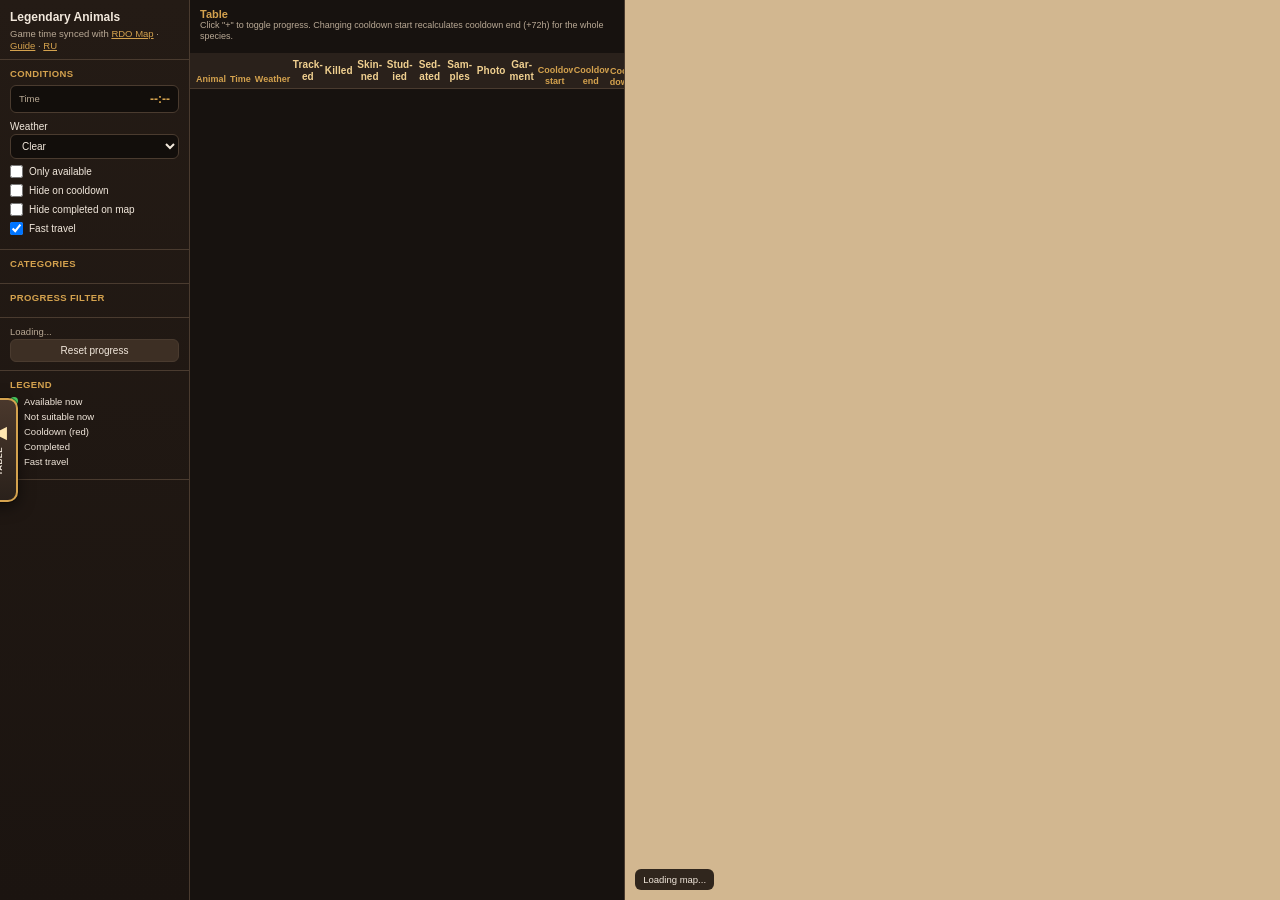
==== index.html @ 6f54cf36 "Add files via upload" ====
﻿<!DOCTYPE html>
<html lang="en">
<head>
  <meta charset="UTF-8">
  <meta name="viewport" content="width=device-width, initial-scale=1.0">
  <meta http-equiv="Cache-Control" content="no-cache, no-store, must-revalidate">
  <title>Legendary Animals Map</title>
  <link rel="stylesheet" href="https://unpkg.com/leaflet@1.9.4/dist/leaflet.css">
  <link rel="stylesheet" href="styles.css?v=36">
  <script src="site-config.js?v=1"></script>
  <script src="metrika.js?v=1"></script>
</head>
<body>
  <aside class="sidebar">
    <header class="sidebar-header">
      <h1>Legendary Animals</h1>
      <p class="subtitle">Game time synced with <a href="https://jeanropke.github.io/RDOMap/" target="_blank" rel="noopener">RDO Map</a> · <a href="guide.html">Guide</a> · <a href="index-ru.html">RU</a></p>
    </header>

    <section class="panel">
      <h2>Conditions</h2>
      <div class="clock-box">
        <span class="clock-label">Time</span>
        <strong id="game-clock">--:--</strong>
      </div>
      <label>
        Weather
        <select id="game-weather">
          <option value="clear">Clear</option>
          <option value="foggy">Foggy</option>
          <option value="storm">Storm</option>
          <option value="rain">Rain</option>
        </select>
      </label>
      <label class="checkbox">
        <input id="only-available" type="checkbox">
        Only available
      </label>
      <label class="checkbox">
        <input id="hide-cooldown" type="checkbox">
        Hide on cooldown
      </label>
      <label class="checkbox">
        <input id="hide-completed" type="checkbox">
        Hide completed on map
      </label>
      <label class="checkbox">
        <input id="show-fast-travel" type="checkbox" checked>
        Fast travel
      </label>
    </section>

    <section class="panel">
      <h2>Categories</h2>
      <div id="category-filters" class="checkbox-grid"></div>
    </section>

    <section class="panel">
      <h2>Progress filter</h2>
      <div id="progress-filters" class="checkbox-grid"></div>
    </section>

    <section class="panel stats">
      <div id="stats-text">Loading...</div>
      <button id="reset-progress" type="button">Reset progress</button>
    </section>

    <section class="panel legend">
      <h2>Legend</h2>
      <div class="legend-item"><span class="dot available"></span> Available now</div>
      <div class="legend-item"><span class="dot waiting"></span> Not suitable now</div>
      <div class="legend-item"><span class="dot cooldown"></span> Cooldown (red)</div>
      <div class="legend-item"><span class="dot done"></span> Completed</div>
      <div class="legend-item">
        <span class="legend-icon-slot">
          <img
            class="legend-fast-travel-icon"
            src="https://jeanropke.github.io/RDOMap/assets/images/icons/fasttravel.png"
            alt=""
            width="16"
            height="16"
          >
        </span>
        Fast travel
      </div>
    </section>
  </aside>

  <aside class="table-panel" id="table-panel">
    <div class="table-panel-header">
      <h2>Table</h2>
      <p class="sync-hint">Click "+" to toggle progress. Changing cooldown start recalculates cooldown end (+72h) for the whole species.</p>
    </div>
    <div class="table-scroll">
      <table id="animals-table" class="animals-table">
        <thead>
          <tr>
            <th>Animal</th>
            <th><span class="th-multiline">Time</span></th>
            <th><span class="th-multiline">Weather</span></th>
            <th class="col-progress"><span class="th-multiline th-progress">Track-<br>ed</span></th>
            <th class="col-progress"><span class="th-multiline th-progress">Killed</span></th>
            <th class="col-progress"><span class="th-multiline th-progress">Skin-<br>ned</span></th>
            <th class="col-progress"><span class="th-multiline th-progress">Stud-<br>ied</span></th>
            <th class="col-progress"><span class="th-multiline th-progress">Sed-<br>ated</span></th>
            <th class="col-progress"><span class="th-multiline th-progress">Sam-<br>ples</span></th>
            <th class="col-progress"><span class="th-multiline th-progress">Photo</span></th>
            <th class="col-progress"><span class="th-multiline th-progress">Gar-<br>ment</span></th>
            <th class="col-cooldown"><span class="th-multiline">Cooldown<br>start</span></th>
            <th class="col-cooldown"><span class="th-multiline">Cooldown<br>end</span></th>
            <th class="col-cooldown-actions"><span class="th-multiline">Cool-<br>down</span></th>
          </tr>
        </thead>
        <tbody id="animals-table-body"></tbody>
      </table>
    </div>
  </aside>

  <main class="map-wrap">
    <div id="map"></div>
    <div id="status" class="status-bar">Loading map...</div>
  </main>

  <button
    type="button"
    id="toggle-table-panel"
    class="table-panel-toggle"
    aria-expanded="true"
    aria-controls="table-panel"
    title="Hide table (full-screen map)"
  >
    <span class="toggle-icon" aria-hidden="true">◀</span>
    <span class="toggle-label">Table</span>
  </button>

  <script src="https://unpkg.com/leaflet@1.9.4/dist/leaflet.js"></script>
  <script>window.APP_LANG = "en";</script>
  <script src="bundled-data.js?v=1"></script>
  <script src="app.js?v=35"></script>
</body>
</html>
---- styles.css ----
:root {
  --bg: #1b1410;
  --panel: #2a211b;
  --panel-border: #4a3b2f;
  --text: #f2e8dc;
  --muted: #b9a995;
  --accent: #d4a24e;
  --available: #4cd964;
  --waiting: #ffb84d;
  --cooldown: #e74c3c;
  --done: #6fa8dc;
  --sidebar-width: 190px;
  --table-width: minmax(360px, 34vw);
}

* {
  box-sizing: border-box;
}

html, body {
  margin: 0;
  height: 100%;
  overflow: hidden;
  font-family: "Segoe UI", Tahoma, sans-serif;
  font-size: 11px;
  background: var(--bg);
  color: var(--text);
}

body {
  display: grid;
  grid-template-columns: var(--sidebar-width) var(--table-width) 1fr;
  height: 100vh;
  max-height: 100vh;
  overflow: hidden;
  transition: grid-template-columns 0.2s ease;
}

body.table-collapsed {
  grid-template-columns: var(--sidebar-width) 0 minmax(0, 1fr);
}

.sidebar {
  min-height: 0;
  height: 100%;
  overflow-y: auto;
  overscroll-behavior: contain;
  border-right: 1px solid var(--panel-border);
  background: linear-gradient(180deg, #241b15 0%, #1b1410 100%);
  font-size: 10.5px;
}

.sidebar-header {
  padding: 10px 10px 6px;
  border-bottom: 1px solid var(--panel-border);
}

.sidebar-header h1 {
  margin: 0;
  font-size: 12px;
}

.subtitle {
  margin: 4px 0 0;
  color: var(--muted);
  font-size: 9.5px;
  line-height: 1.3;
}

.panel {
  padding: 8px 10px;
  border-bottom: 1px solid var(--panel-border);
}

.panel h2 {
  margin: 0 0 6px;
  font-size: 9.5px;
  color: var(--accent);
  text-transform: uppercase;
  letter-spacing: 0.04em;
}

.sync-hint {
  margin: 0 0 6px;
  color: var(--muted);
  font-size: 9px;
  line-height: 1.25;
}

.clock-box {
  display: flex;
  align-items: center;
  justify-content: space-between;
  gap: 8px;
  margin-bottom: 8px;
  padding: 6px 8px;
  border: 1px solid var(--panel-border);
  border-radius: 6px;
  background: #120e0b;
}

.clock-label {
  color: var(--muted);
  font-size: 9.5px;
}

#game-clock {
  font-size: 12px;
  color: var(--accent);
}

.sidebar-header a {
  color: var(--accent);
}

label {
  display: block;
  margin-bottom: 6px;
  font-size: 10px;
}

select,
button {
  width: 100%;
  margin-top: 2px;
  padding: 5px 7px;
  border: 1px solid var(--panel-border);
  border-radius: 6px;
  background: #120e0b;
  color: var(--text);
  font-size: 10px;
}

button {
  cursor: pointer;
  background: #3d2f24;
}

button:hover {
  background: #4d3b2d;
}

.checkbox,
.checkbox-grid label {
  display: flex;
  align-items: center;
  gap: 6px;
  font-size: 10px;
}

.checkbox input,
.checkbox-grid input {
  width: auto;
  margin: 0;
}

.checkbox-grid {
  display: grid;
  gap: 4px;
}

.stats {
  font-size: 9.5px;
  color: var(--muted);
}

.legend-item {
  display: flex;
  align-items: center;
  gap: 6px;
  margin-bottom: 4px;
  font-size: 9.5px;
}

.dot {
  width: 8px;
  height: 8px;
  border-radius: 50%;
  flex-shrink: 0;
}

.dot.available { background: var(--available); }
.dot.waiting { background: var(--waiting); }
.dot.cooldown { background: var(--cooldown); }
.dot.done { background: var(--done); }

.legend-icon-slot {
  width: 8px;
  height: 8px;
  flex-shrink: 0;
  position: relative;
  overflow: visible;
}

.legend-fast-travel-icon {
  position: absolute;
  left: -5px;
  top: 50%;
  width: 16px;
  height: 16px;
  transform: translateY(-50%);
  display: block;
  object-fit: contain;
  object-position: left center;
  filter: drop-shadow(0 1px 2px rgba(0, 0, 0, 0.85));
}

.fast-travel-marker {
  background: transparent;
  border: 0;
}

.fast-travel-marker img {
  display: block;
  filter: drop-shadow(0 1px 2px rgba(0, 0, 0, 0.85));
}

.fast-travel-popup strong {
  display: block;
  margin-bottom: 4px;
  font-size: 12px;
}

.fast-travel-popup .meta {
  margin: 0;
  color: #555;
  font-size: 11px;
}

.table-panel {
  position: relative;
  display: flex;
  flex-direction: column;
  min-width: 0;
  min-height: 0;
  height: 100%;
  overflow: hidden;
  border-right: 1px solid var(--panel-border);
  background: #17120f;
}

body.table-collapsed .table-panel {
  border-right: none;
  pointer-events: none;
}

body.table-collapsed .table-panel-header,
body.table-collapsed .table-scroll {
  visibility: hidden;
}

.table-panel-toggle {
  position: fixed;
  top: 50%;
  z-index: 3000;
  display: flex;
  flex-direction: column;
  align-items: center;
  justify-content: center;
  gap: 6px;
  width: 36px;
  height: 104px;
  margin: 0;
  padding: 6px 4px;
  transform: translate(-50%, -50%);
  border: 2px solid var(--accent);
  border-radius: 10px;
  background: linear-gradient(180deg, #4a382c 0%, #2a211b 100%);
  color: #ffe6b0;
  box-shadow: 0 0 0 1px rgba(0, 0, 0, 0.35), 0 4px 16px rgba(0, 0, 0, 0.55);
  cursor: pointer;
  pointer-events: auto;
}

body.table-collapsed .table-panel-toggle {
  background: linear-gradient(180deg, #5c452f 0%, #3a2d24 100%);
  box-shadow: 0 0 0 2px rgba(212, 162, 78, 0.35), 0 4px 18px rgba(0, 0, 0, 0.6);
}

.table-panel-toggle:hover {
  background: linear-gradient(180deg, #5a4535 0%, #3d2f24 100%);
  color: #fff3d6;
  border-color: #f0d090;
}

.table-panel-toggle:focus-visible {
  outline: 2px solid #fff3d6;
  outline-offset: 2px;
}

.table-panel-toggle .toggle-icon {
  font-size: 16px;
  line-height: 1;
  font-weight: 700;
}

.table-panel-toggle .toggle-label {
  font-size: 8px;
  line-height: 1.15;
  letter-spacing: 0.06em;
  text-transform: uppercase;
  color: #f2e8dc;
  writing-mode: vertical-rl;
  transform: rotate(180deg);
  font-weight: 600;
}

.table-panel-header {
  padding: 8px 10px 4px;
  flex: 0 0 auto;
}

.table-panel-header h2 {
  margin: 0;
  font-size: 11px;
  color: var(--accent);
}

.table-scroll {
  overflow: auto;
  overscroll-behavior: contain;
  flex: 1 1 auto;
  min-height: 0;
}

.animals-table {
  width: 100%;
  border-collapse: collapse;
  font-size: 9px;
}

.animals-table thead th {
  position: sticky;
  top: 0;
  z-index: 2;
  background: #2a211b;
  color: var(--accent);
  border-bottom: 1px solid var(--panel-border);
  padding: 4px 2px;
  text-align: center;
  white-space: normal;
  font-weight: 600;
  font-size: 9px;
  line-height: 1.15;
  vertical-align: bottom;
}

.th-multiline {
  display: inline-block;
  max-width: 34px;
}

.th-progress {
  max-width: 46px;
  font-size: 10px;
  font-weight: 700;
  line-height: 1.22;
  letter-spacing: 0.01em;
  color: #f0d090;
}

.animals-table th.col-progress,
.animals-table td.col-progress {
  width: 30px;
  min-width: 30px;
  max-width: 32px;
  padding: 2px 1px;
}

.animals-table th.col-progress {
  padding: 6px 2px 5px;
  vertical-align: middle;
}

.animals-table th.col-cooldown,
.animals-table td.cell-cooldown {
  padding: 2px 1px;
}

.animals-table th.col-cooldown-actions,
.animals-table td.cell-cooldown-actions {
  width: 52px;
  max-width: 56px;
  padding: 1px;
}

.animals-table th:first-child,
.animals-table td:first-child {
  text-align: left;
  padding-left: 6px;
}

.animals-table td {
  border-bottom: 1px solid #342820;
  padding: 2px 1px;
  text-align: center;
  vertical-align: middle;
  line-height: 1.2;
}

.animals-table tr.category-row td {
  background: #241b15;
  color: var(--accent);
  font-weight: 700;
  text-align: left;
  padding: 4px 6px;
  font-size: 9.5px;
}

.animals-table tr.animal-row:hover {
  background: rgba(212, 162, 78, 0.08);
}

.animals-table tr.status-available {
  box-shadow: inset 2px 0 0 var(--available);
}

.animals-table tr.status-available:not(.table-only) td {
  background: rgba(76, 217, 100, 0.14);
}

.animals-table tr.status-available:not(.table-only):hover td {
  background: rgba(76, 217, 100, 0.22);
}

.animals-table tr.status-waiting {
  box-shadow: inset 2px 0 0 var(--waiting);
}

.animals-table tr.status-cooldown {
  box-shadow: inset 2px 0 0 var(--cooldown);
}

.animals-table tr.status-done {
  box-shadow: inset 2px 0 0 var(--done);
}

.animals-table tr.table-only {
  opacity: 0.92;
}

.animals-table tr.table-only .animal-name-btn:not(.completed) {
  color: #d8cdbf;
}

.animals-table tr.table-only .animal-name-btn.completed {
  color: #5cb85c;
  font-weight: 700;
}

.animals-table tr.table-only .animal-name-btn.completed:hover {
  color: #7fd67f;
}

.animal-name-btn {
  width: auto;
  margin: 0;
  padding: 0;
  border: 0;
  background: transparent;
  color: var(--text);
  text-align: left;
  font: inherit;
  font-size: 9px;
  line-height: 1.2;
}

.animal-name-btn:hover {
  color: var(--accent);
  background: transparent;
}

.animal-name-btn.completed {
  color: #5cb85c;
  font-weight: 700;
}

.animal-name-btn.completed:hover {
  color: #7fd67f;
}

.cell-progress {
  width: 22px;
  min-width: 22px;
  height: 16px;
  margin: 0 auto;
  padding: 0;
  border: 1px solid #4a3b2f;
  border-radius: 3px;
  background: #120e0b;
  color: var(--muted);
  cursor: pointer;
  font-size: 9px;
  line-height: 1;
}

.cell-progress.done {
  background: rgba(92, 184, 92, 0.22);
  border-color: #5cb85c;
  color: #9be59b;
  font-weight: 700;
}

.cell-cooldown {
  font-size: 9.5px;
  white-space: nowrap;
  padding: 2px 1px;
}

.cell-cooldown-end {
  font-size: 10px;
  font-weight: 600;
}

.cooldown-start-input {
  width: 100%;
  min-width: 112px;
  max-width: 124px;
  margin: 0;
  padding: 2px 3px;
  border: 1px solid var(--panel-border);
  border-radius: 3px;
  background: #120e0b;
  color: var(--text);
  font-size: 9px;
  font-family: inherit;
  cursor: pointer;
}

.cooldown-start-input::-webkit-calendar-picker-indicator {
  filter: invert(0.85);
  cursor: pointer;
}

.cooldown-actions {
  display: flex;
  gap: 1px;
  justify-content: center;
}

.cooldown-btn {
  width: auto;
  margin: 0;
  padding: 2px 3px;
  font-size: 8px;
  min-width: 22px;
}

.map-wrap {
  position: relative;
  min-width: 0;
  min-height: 0;
  height: 100%;
  overflow: hidden;
}

.animal-zone-popup .leaflet-popup-content {
  margin: 10px 12px;
  color: #1f1712;
  max-height: min(62vh, 520px);
  overflow-y: auto;
}

.animal-zone-popup .animal-popup h3 {
  margin: 0 0 8px;
  padding-right: 4px;
  color: #0d0805;
  font-size: 15px;
  font-weight: 700;
  line-height: 1.25;
}

.animal-zone-popup .animal-popup .meta {
  color: #3d322a;
}

.animal-zone-popup .animal-popup .progress-summary {
  color: #4a3d34;
}

#map {
  width: 100%;
  height: 100%;
  background: #d2b790;
}

.status-bar {
  position: absolute;
  left: 10px;
  bottom: 10px;
  z-index: 500;
  padding: 5px 8px;
  border-radius: 6px;
  background: rgba(20, 14, 10, 0.85);
  color: var(--text);
  font-size: 9.5px;
}

.animal-popup h3 {
  margin: 0 0 6px;
  font-size: 13px;
}

.leaflet-container .animal-zone {
  cursor: pointer;
}

.animals-table tr.cooldown-active-row td {
  background: rgba(192, 57, 43, 0.3);
}

.animals-table tr.cooldown-active-row:hover td {
  background: rgba(192, 57, 43, 0.38);
}

.animals-table tr.cooldown-active-row {
  box-shadow: inset 3px 0 0 #ff2d2d;
}

.animals-table tr.map-selected td {
  background: rgba(212, 162, 78, 0.28);
}

.animals-table tr.map-selected:hover td,
.animals-table tr.map-selected.status-available:not(.table-only):hover td {
  background: rgba(212, 162, 78, 0.36);
}

.animals-table tr.map-selected.status-available:not(.table-only) td {
  background: rgba(212, 162, 78, 0.28);
}

.animals-table tr.map-selected {
  box-shadow: inset 3px 0 0 var(--accent);
}

.animal-center-overlay {
  pointer-events: none;
  mix-blend-mode: multiply;
  filter: contrast(1.15) brightness(0.88);
}

.animal-center-overlay.dimmed {
  filter: contrast(1.05) brightness(0.95);
}

.animal-spawn-marker {
  background: transparent;
  border: 0;
}

.spawn-pin {
  position: relative;
  display: block;
}

.spawn-pin.dimmed {
  opacity: 0.55;
}

.spawn-pin-ring {
  position: absolute;
  inset: 0;
  border-radius: 50%;
  background: #ff2d2d;
  border: 1.5px solid #2b0000;
  box-shadow: 0 0 2px rgba(0, 0, 0, 0.85);
}

.spawn-pin img {
  position: absolute;
  left: 50%;
  top: 50%;
  z-index: 1;
  width: 88%;
  height: 88%;
  transform: translate(-50%, -50%);
  object-fit: contain;
  pointer-events: none;
  mix-blend-mode: multiply;
  filter: drop-shadow(0 0 1px rgba(0, 0, 0, 0.85));
}

.animal-popup .meta {
  margin: 0 0 3px;
  color: #555;
  font-size: 11px;
}

.animal-popup .progress-summary {
  margin-top: 6px;
  font-size: 11px;
}

.progress-tags {
  display: flex;
  flex-wrap: wrap;
  gap: 5px;
  margin-top: 8px;
}

.progress-tag {
  border: 1px solid #bbb;
  border-radius: 999px;
  padding: 3px 8px;
  background: #f3f3f3;
  color: #444;
  font-size: 10px;
  cursor: pointer;
}

.progress-tag.done {
  background: #d4edda;
  border-color: #5cb85c;
  color: #155724;
}

.progress-tag.todo {
  background: #f8f9fa;
  color: #666;
}

.popup-actions {
  display: flex;
  flex-wrap: wrap;
  gap: 6px;
  margin-top: 10px;
}

.popup-cooldown {
  flex-direction: column;
  align-items: stretch;
}

.popup-cooldown-label {
  display: block;
  width: 100%;
  font-size: 10px;
  color: #555;
}

.popup-cooldown-start {
  display: block;
  width: 100%;
  margin-top: 4px;
  padding: 4px 6px;
  border: 1px solid #bbb;
  border-radius: 4px;
  font-size: 10px;
}

.popup-btn {
  width: auto;
  padding: 5px 8px;
  font-size: 10px;
}

.popup-btn.secondary {
  background: #555;
}

@media (max-width: 1100px) {
  body {
    grid-template-columns: 170px 1fr;
    grid-template-rows: 42vh 1fr;
    grid-template-areas:
      "filters map"
      "table table";
  }

  .sidebar { grid-area: filters; }
  .table-panel { grid-area: table; }
  .map-wrap { grid-area: map; min-height: 42vh; }
  #map { height: 42vh; }
}
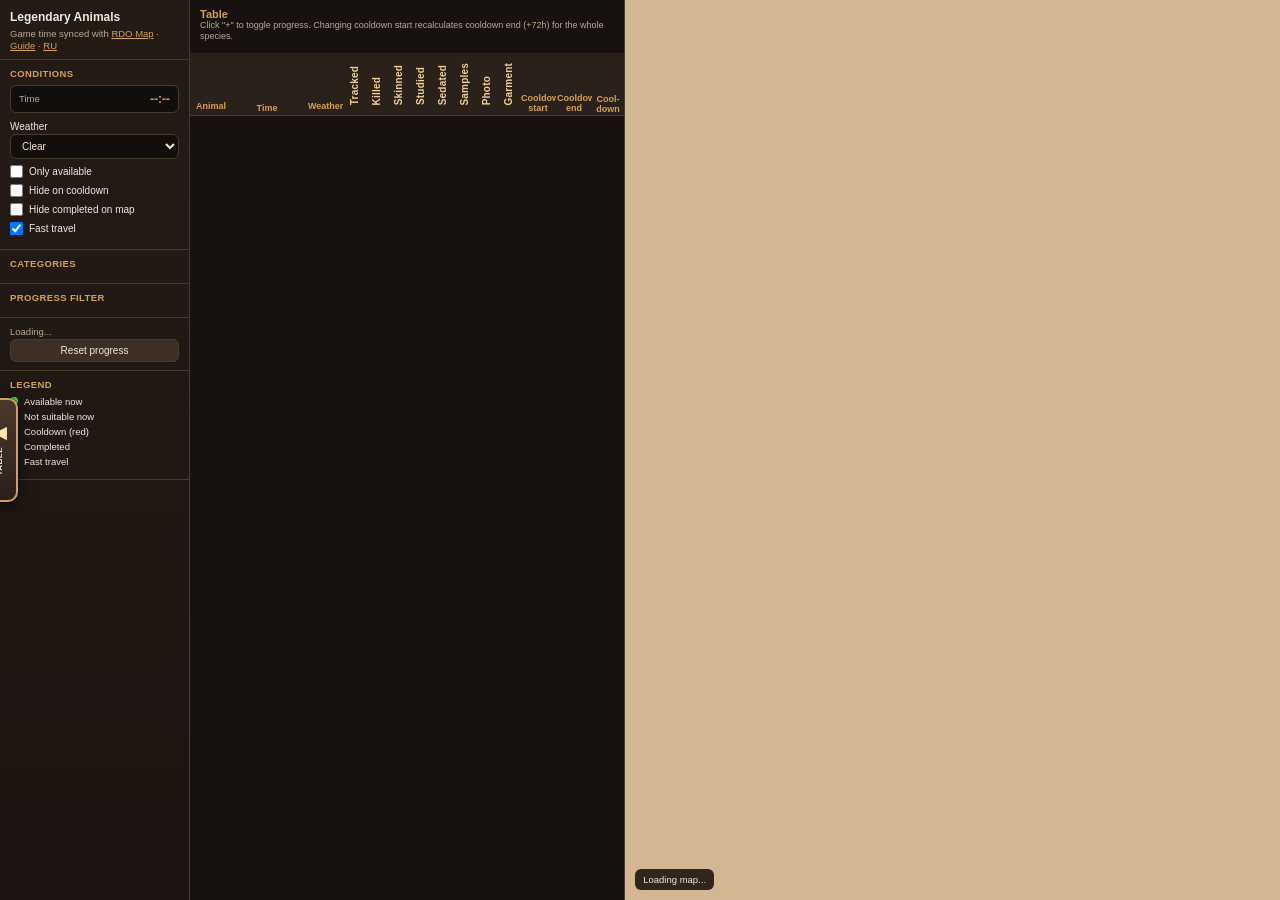
==== commit 239099bc: "Add files via upload" ====
--- a/index.html
+++ b/index.html
@@ -6,7 +6,7 @@
   <meta http-equiv="Cache-Control" content="no-cache, no-store, must-revalidate">
   <title>Legendary Animals Map</title>
   <link rel="stylesheet" href="https://unpkg.com/leaflet@1.9.4/dist/leaflet.css">
-  <link rel="stylesheet" href="styles.css?v=36">
+  <link rel="stylesheet" href="styles.css?v=38">
   <script src="site-config.js?v=1"></script>
   <script src="metrika.js?v=1"></script>
 </head>
@@ -96,16 +96,16 @@
         <thead>
           <tr>
             <th>Animal</th>
-            <th><span class="th-multiline">Time</span></th>
+            <th class="col-time"><span class="th-multiline">Time</span></th>
             <th><span class="th-multiline">Weather</span></th>
-            <th class="col-progress"><span class="th-multiline th-progress">Track-<br>ed</span></th>
-            <th class="col-progress"><span class="th-multiline th-progress">Killed</span></th>
-            <th class="col-progress"><span class="th-multiline th-progress">Skin-<br>ned</span></th>
-            <th class="col-progress"><span class="th-multiline th-progress">Stud-<br>ied</span></th>
-            <th class="col-progress"><span class="th-multiline th-progress">Sed-<br>ated</span></th>
-            <th class="col-progress"><span class="th-multiline th-progress">Sam-<br>ples</span></th>
-            <th class="col-progress"><span class="th-multiline th-progress">Photo</span></th>
-            <th class="col-progress"><span class="th-multiline th-progress">Gar-<br>ment</span></th>
+            <th class="col-progress"><span class="th-progress-vertical">Tracked</span></th>
+            <th class="col-progress"><span class="th-progress-vertical">Killed</span></th>
+            <th class="col-progress"><span class="th-progress-vertical">Skinned</span></th>
+            <th class="col-progress"><span class="th-progress-vertical">Studied</span></th>
+            <th class="col-progress"><span class="th-progress-vertical">Sedated</span></th>
+            <th class="col-progress"><span class="th-progress-vertical">Samples</span></th>
+            <th class="col-progress"><span class="th-progress-vertical">Photo</span></th>
+            <th class="col-progress"><span class="th-progress-vertical">Garment</span></th>
             <th class="col-cooldown"><span class="th-multiline">Cooldown<br>start</span></th>
             <th class="col-cooldown"><span class="th-multiline">Cooldown<br>end</span></th>
             <th class="col-cooldown-actions"><span class="th-multiline">Cool-<br>down</span></th>
@@ -136,6 +136,6 @@
   <script src="https://unpkg.com/leaflet@1.9.4/dist/leaflet.js"></script>
   <script>window.APP_LANG = "en";</script>
   <script src="bundled-data.js?v=1"></script>
-  <script src="app.js?v=35"></script>
+  <script src="app.js?v=38"></script>
 </body>
 </html>
--- a/styles.css
+++ b/styles.css
@@ -350,26 +350,44 @@
   max-width: 34px;
 }
 
-.th-progress {
-  max-width: 46px;
+.th-progress-vertical {
+  display: inline-block;
+  writing-mode: vertical-rl;
+  transform: rotate(180deg);
   font-size: 10px;
   font-weight: 700;
-  line-height: 1.22;
-  letter-spacing: 0.01em;
+  line-height: 1;
+  letter-spacing: 0.02em;
   color: #f0d090;
+  white-space: nowrap;
+  padding: 2px 0;
 }
 
 .animals-table th.col-progress,
 .animals-table td.col-progress {
-  width: 30px;
-  min-width: 30px;
-  max-width: 32px;
-  padding: 2px 1px;
+  width: 22px;
+  min-width: 22px;
+  max-width: 24px;
+  padding: 2px 0;
 }
 
 .animals-table th.col-progress {
-  padding: 6px 2px 5px;
-  vertical-align: middle;
+  min-height: 92px;
+  padding: 8px 0 6px;
+  vertical-align: bottom;
+}
+
+.animals-table th.col-time,
+.animals-table td.col-time {
+  min-width: 78px;
+  white-space: nowrap;
+  font-size: 9px;
+  padding: 2px 4px;
+}
+
+.animals-table td.col-time-multi {
+  white-space: normal;
+  line-height: 1.25;
 }
 
 .animals-table th.col-cooldown,
@@ -480,8 +498,8 @@
 }
 
 .cell-progress {
-  width: 22px;
-  min-width: 22px;
+  width: 18px;
+  min-width: 18px;
   height: 16px;
   margin: 0 auto;
   padding: 0;
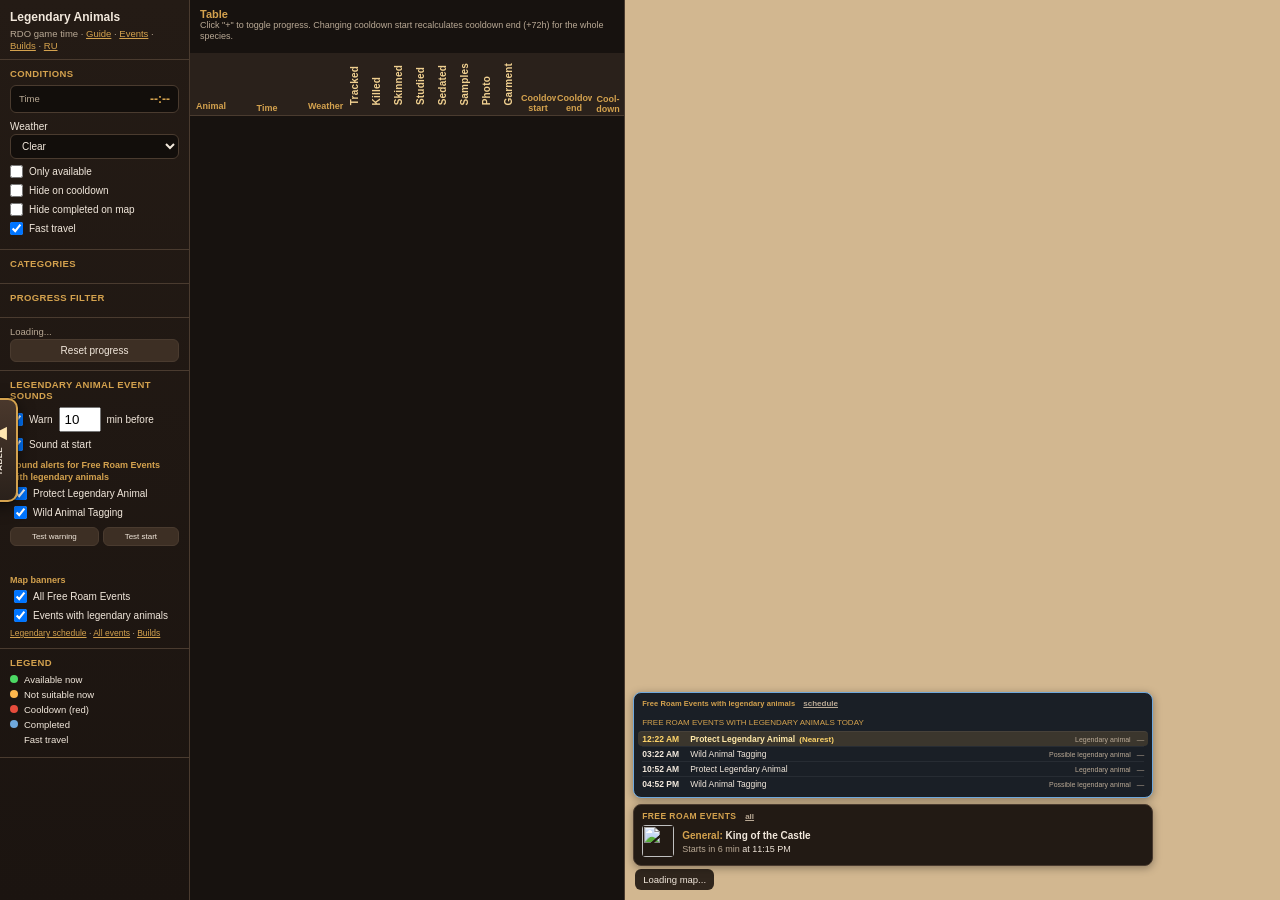
==== commit f93c0a94: "Add files via upload" ====
--- a/index.html
+++ b/index.html
@@ -6,7 +6,8 @@
   <meta http-equiv="Cache-Control" content="no-cache, no-store, must-revalidate">
   <title>Legendary Animals Map</title>
   <link rel="stylesheet" href="https://unpkg.com/leaflet@1.9.4/dist/leaflet.css">
-  <link rel="stylesheet" href="styles.css?v=38">
+  <link rel="stylesheet" href="styles.css?v=39">
+  <link rel="stylesheet" href="fme.css?v=6">
   <script src="site-config.js?v=1"></script>
   <script src="metrika.js?v=1"></script>
 </head>
@@ -14,7 +15,7 @@
   <aside class="sidebar">
     <header class="sidebar-header">
       <h1>Legendary Animals</h1>
-      <p class="subtitle">Game time synced with <a href="https://jeanropke.github.io/RDOMap/" target="_blank" rel="noopener">RDO Map</a> · <a href="guide.html">Guide</a> · <a href="index-ru.html">RU</a></p>
+      <p class="subtitle">RDO game time · <a href="guide.html">Guide</a> · <a href="legendary-events.html">Events</a> · <a href="builds.html">Builds</a> · <a href="index-ru.html">RU</a></p>
     </header>
 
     <section class="panel">
@@ -63,6 +64,48 @@
     <section class="panel stats">
       <div id="stats-text">Loading...</div>
       <button id="reset-progress" type="button">Reset progress</button>
+    </section>
+
+    <section class="panel" id="fme-settings-panel">
+      <h2>Legendary animal event sounds</h2>
+      <label class="checkbox fme-warn-row">
+        <input id="fme-sound-enabled" type="checkbox" checked>
+        <span class="fme-warn-label">Warn</span>
+        <input id="fme-minutes-before" type="number" min="1" max="60" value="10" class="fme-minutes-input">
+        <span class="fme-warn-label">min before</span>
+      </label>
+      <label class="checkbox">
+        <input id="fme-alert-at-start" type="checkbox" checked>
+        Sound at start
+      </label>
+      <p class="fme-settings-group-title">Sound alerts for Free Roam Events with legendary animals</p>
+      <label class="checkbox fme-settings-indent">
+        <input id="fme-alert-protect" type="checkbox" checked>
+        Protect Legendary Animal
+      </label>
+      <label class="checkbox fme-settings-indent">
+        <input id="fme-alert-tagging" type="checkbox" checked>
+        Wild Animal Tagging
+      </label>
+      <div class="fme-settings-actions">
+        <button type="button" id="fme-test-before">Test warning</button>
+        <button type="button" id="fme-test-start">Test start</button>
+      </div>
+      <p id="fme-sound-status" class="fme-sound-status" aria-live="polite"></p>
+      <p class="fme-settings-group-title">Map banners</p>
+      <label class="checkbox fme-settings-indent">
+        <input id="fme-show-all-banner" type="checkbox" checked>
+        All Free Roam Events
+      </label>
+      <label class="checkbox fme-settings-indent">
+        <input id="fme-show-legendary-banner" type="checkbox" checked>
+        Events with legendary animals
+      </label>
+      <p class="fme-settings-hint">
+        <a href="legendary-events.html">Legendary schedule</a> ·
+        <a href="fme-schedule.html">All events</a> ·
+        <a href="builds.html">Builds</a>
+      </p>
     </section>
 
     <section class="panel legend">
@@ -118,6 +161,24 @@
 
   <main class="map-wrap">
     <div id="map"></div>
+    <div class="fme-dock">
+      <div id="fme-legendary-banner" class="fme-banner fme-banner-legendary">
+        <h3 class="fme-banner-title fme-banner-title-long">
+          Free Roam Events with legendary animals
+          <a href="legendary-events.html">schedule</a>
+        </h3>
+        <div id="fme-legendary-next" class="fme-banner-row"></div>
+        <div id="fme-legendary-day"></div>
+      </div>
+      <div id="fme-all-banner" class="fme-banner">
+        <h3 class="fme-banner-title">
+          Free Roam Events
+          <a href="fme-schedule.html">all</a>
+        </h3>
+        <div id="fme-all-general" class="fme-banner-row"></div>
+        <div id="fme-all-role" class="fme-banner-row"></div>
+      </div>
+    </div>
     <div id="status" class="status-bar">Loading map...</div>
   </main>
 
@@ -136,6 +197,8 @@
   <script src="https://unpkg.com/leaflet@1.9.4/dist/leaflet.js"></script>
   <script>window.APP_LANG = "en";</script>
   <script src="bundled-data.js?v=1"></script>
-  <script src="app.js?v=38"></script>
+  <script src="fme-data.js?v=2"></script>
+  <script src="fme.js?v=7"></script>
+  <script src="app.js?v=40"></script>
 </body>
 </html>
--- a/fme.css
+++ b/fme.css
@@ -0,0 +1,558 @@
+/* Free Roam Events — map banners, schedule pages, settings */
+
+.fme-dock {
+  position: absolute;
+  left: 8px;
+  right: 8px;
+  bottom: 34px;
+  z-index: 501;
+  display: flex;
+  flex-direction: column;
+  gap: 6px;
+  pointer-events: none;
+  max-width: 520px;
+}
+
+.fme-banner {
+  pointer-events: auto;
+  display: flex;
+  flex-direction: column;
+  gap: 4px;
+  padding: 6px 8px;
+  border-radius: 8px;
+  border: 1px solid var(--panel-border, #4a3b2f);
+  background: rgba(20, 14, 10, 0.92);
+  font-size: 9.5px;
+  box-shadow: 0 2px 8px rgba(0, 0, 0, 0.35);
+}
+
+.fme-banner.fme-is-hidden {
+  display: none !important;
+}
+
+.fme-banner-title {
+  margin: 0;
+  font-size: 8.5px;
+  text-transform: uppercase;
+  letter-spacing: 0.05em;
+  color: var(--accent, #d4a24e);
+}
+
+.fme-banner-title a {
+  color: var(--muted, #b9a995);
+  text-transform: none;
+  letter-spacing: 0;
+  font-size: 8px;
+  margin-left: 6px;
+}
+
+.fme-banner-row {
+  display: flex;
+  align-items: center;
+  gap: 8px;
+  position: relative;
+}
+
+.fme-banner-row[hidden] {
+  display: none !important;
+}
+
+.fme-banner-row.fme-has-tip {
+  cursor: help;
+}
+
+.fme-tooltip {
+  position: absolute;
+  left: 0;
+  right: 0;
+  bottom: calc(100% + 8px);
+  z-index: 600;
+  padding: 10px 12px;
+  border-radius: 8px;
+  border: 2px solid #c9a227;
+  background: #fff6e0;
+  color: #1a1208;
+  font-size: 11px;
+  font-weight: 500;
+  line-height: 1.5;
+  letter-spacing: 0.01em;
+  -webkit-font-smoothing: antialiased;
+  text-rendering: optimizeLegibility;
+  box-shadow: 0 6px 18px rgba(0, 0, 0, 0.55);
+  pointer-events: none;
+  opacity: 0;
+  visibility: hidden;
+  transition: opacity 0.12s ease, visibility 0.12s ease;
+}
+
+.fme-banner-row.fme-has-tip:hover .fme-tooltip,
+.fme-banner-row.fme-has-tip:focus-within .fme-tooltip {
+  opacity: 1;
+  visibility: visible;
+}
+
+.fme-banner-legendary {
+  border-color: #6fa8dc;
+  background: rgba(15, 22, 32, 0.94);
+}
+
+.fme-icon {
+  flex-shrink: 0;
+  border-radius: 4px;
+}
+
+.fme-icon-wrap {
+  position: relative;
+  flex-shrink: 0;
+  display: block;
+}
+
+.fme-legend-mark {
+  position: absolute;
+  top: -4px;
+  right: -4px;
+  width: 14px;
+  height: 14px;
+  border-radius: 50%;
+  background: #d4a24e;
+  color: #1a1208;
+  font-size: 10px;
+  font-weight: 800;
+  line-height: 14px;
+  text-align: center;
+  box-shadow: 0 1px 4px rgba(0, 0, 0, 0.45);
+  border: 1px solid #ffe8a8;
+  pointer-events: none;
+}
+
+.fme-banner-row.fme-row-legendary-primary {
+  padding: 4px 6px;
+  margin: -2px -4px 2px;
+  border-radius: 6px;
+  background: rgba(42, 90, 138, 0.28);
+  border: 1px solid rgba(111, 168, 220, 0.55);
+}
+
+.fme-banner-row.fme-row-legendary-primary .fme-name {
+  color: #cfe8ff;
+}
+
+.fme-banner-row.fme-row-legendary-primary .fme-legend-mark {
+  background: #6fa8dc;
+  border-color: #cfe8ff;
+  color: #0f1620;
+}
+
+.fme-banner-row.fme-row-legendary-secondary {
+  padding: 4px 6px;
+  margin: -2px -4px 2px;
+  border-radius: 6px;
+  background: rgba(212, 162, 78, 0.2);
+  border: 1px solid rgba(212, 162, 78, 0.5);
+}
+
+.fme-banner-row.fme-row-legendary-secondary .fme-name {
+  color: #ffe8a8;
+}
+
+.fme-banner-row.fme-nearest.fme-row-legendary-primary,
+.fme-banner-row.fme-nearest.fme-row-legendary-secondary {
+  background: rgba(212, 162, 78, 0.22);
+  border: 1px solid rgba(212, 162, 78, 0.55);
+}
+
+.fme-banner-row.fme-nearest.fme-row-legendary-primary .fme-name,
+.fme-banner-row.fme-nearest.fme-row-legendary-secondary .fme-name {
+  color: #ffe8a8;
+}
+
+.fme-body {
+  min-width: 0;
+}
+
+.fme-name {
+  font-weight: 600;
+  font-size: 10px;
+  line-height: 1.25;
+}
+
+.fme-eta {
+  color: var(--muted, #b9a995);
+  font-size: 9px;
+  margin-top: 1px;
+}
+
+.fme-local {
+  color: var(--text, #f2e8dc);
+}
+
+.fme-prefix {
+  color: var(--accent, #d4a24e);
+  font-weight: 600;
+}
+
+.fme-banner-title-long {
+  font-size: 7.5px;
+  line-height: 1.35;
+  text-transform: none;
+  letter-spacing: 0.01em;
+}
+
+.fme-banner-row.fme-nearest {
+  padding: 4px 6px;
+  margin: -2px -4px 2px;
+  border-radius: 6px;
+  background: rgba(212, 162, 78, 0.22);
+  border: 1px solid rgba(212, 162, 78, 0.55);
+}
+
+.fme-banner-row.fme-nearest .fme-name {
+  color: #ffe8a8;
+}
+
+.fme-nearest-tag {
+  display: inline;
+  margin-left: 4px;
+  font-size: 8px;
+  font-weight: 700;
+  color: #ffd56a;
+}
+
+.fme-day-list li.fme-plan-nearest {
+  background: rgba(212, 162, 78, 0.18);
+  border-radius: 4px;
+  padding: 2px 4px;
+  margin: 0 -4px;
+}
+
+.fme-day-list li.fme-plan-nearest .fme-plan-name {
+  color: #ffe8a8;
+  font-weight: 600;
+}
+
+.fme-day-list li.fme-plan-nearest .fme-plan-time {
+  color: #ffd56a;
+}
+
+.fme-badge {
+  display: inline-block;
+  margin-left: 4px;
+  padding: 1px 4px;
+  border-radius: 3px;
+  font-size: 7.5px;
+  font-weight: 600;
+  vertical-align: middle;
+}
+
+.fme-badge-primary {
+  background: #2a5a8a;
+  color: #cfe8ff;
+}
+
+.fme-badge-secondary {
+  background: #4a4020;
+  color: #f0d890;
+}
+
+.fme-day-title {
+  margin-top: 4px;
+  font-size: 8px;
+  color: var(--accent, #d4a24e);
+  text-transform: uppercase;
+}
+
+.fme-day-list {
+  list-style: none;
+  margin: 4px 0 0;
+  padding: 0;
+}
+
+.fme-day-list li {
+  display: grid;
+  grid-template-columns: 42px 1fr auto auto;
+  gap: 4px 6px;
+  align-items: center;
+  padding: 2px 0;
+  font-size: 8.5px;
+  border-top: 1px solid rgba(255, 255, 255, 0.06);
+}
+
+.fme-day-list li.fme-soon {
+  color: var(--available, #4cd964);
+}
+
+.fme-plan-time {
+  font-weight: 600;
+}
+
+.fme-plan-badge {
+  font-size: 7px;
+  color: var(--muted, #b9a995);
+}
+
+.fme-plan-in {
+  font-size: 7.5px;
+  color: var(--muted, #b9a995);
+  text-align: right;
+}
+
+.fme-settings-group-title {
+  margin: 8px 0 4px;
+  font-size: 9px;
+  font-weight: 600;
+  color: var(--accent, #d4a24e);
+  line-height: 1.35;
+}
+
+.fme-settings-indent {
+  padding-left: 4px;
+}
+
+.fme-warn-row {
+  flex-wrap: wrap;
+  align-items: center;
+  gap: 4px 6px;
+}
+
+.fme-warn-label {
+  font-size: 10px;
+}
+
+.fme-minutes-input {
+  width: 42px !important;
+  margin: 0 !important;
+  padding: 3px 4px !important;
+  text-align: center;
+}
+
+.fme-minutes-input:disabled {
+  opacity: 0.45;
+}
+
+.fme-desc-subgroup {
+  margin-top: 18px;
+  padding-top: 12px;
+  border-top: 1px solid var(--panel-border, #4a3b2f);
+}
+
+.fme-desc-subgroup h3 {
+  margin: 0 0 6px;
+  font-size: 15px;
+  color: var(--accent, #d4a24e);
+}
+
+.fme-desc-sublead {
+  margin: 0 0 10px;
+  font-size: 13px;
+  color: var(--muted, #b9a995);
+}
+
+.fme-desc-item-sub {
+  margin-left: 8px;
+  padding: 8px 10px;
+}
+
+.fme-desc-item-sub h4 {
+  margin: 0 0 4px;
+  font-size: 13px;
+}
+
+.fme-settings-hint {
+  margin: 4px 0 0;
+  font-size: 8.5px;
+  color: var(--muted, #b9a995);
+  line-height: 1.35;
+}
+
+.fme-settings-hint a {
+  color: var(--accent, #d4a24e);
+}
+
+.fme-settings-row {
+  display: flex;
+  align-items: center;
+  gap: 6px;
+  margin-bottom: 4px;
+  font-size: 9.5px;
+}
+
+.fme-settings-row input[type="number"] {
+  width: 48px;
+  margin: 0;
+  padding: 3px 5px;
+}
+
+.fme-settings-row button {
+  width: auto;
+  margin-top: 0;
+  padding: 3px 6px;
+  font-size: 8.5px;
+}
+
+.fme-settings-actions {
+  display: flex;
+  flex-wrap: wrap;
+  gap: 4px;
+  margin-top: 4px;
+}
+
+.fme-settings-actions button {
+  width: auto;
+  flex: 1 1 auto;
+  min-width: 0;
+  font-size: 8px;
+  padding: 4px 5px;
+}
+
+.fme-sound-status {
+  margin: 6px 0 0;
+  min-height: 14px;
+  font-size: 8.5px;
+  color: var(--muted, #b9a995);
+}
+
+.fme-sound-status.fme-sound-ok {
+  color: var(--available, #4cd964);
+}
+
+.fme-sound-status.fme-sound-warn {
+  color: var(--waiting, #ffb84d);
+}
+
+/* Schedule pages */
+.fme-page-wrap {
+  max-width: 920px;
+  margin: 0 auto;
+  padding: 24px 16px 48px;
+}
+
+.fme-page-header {
+  margin-bottom: 20px;
+  padding-bottom: 14px;
+  border-bottom: 1px solid var(--panel-border, #4a3b2f);
+}
+
+.fme-page-header h1 {
+  margin: 0 0 8px;
+  font-size: 22px;
+  color: var(--text, #f2e8dc);
+}
+
+.fme-page-nav {
+  font-size: 13px;
+  color: var(--muted, #b9a995);
+}
+
+.fme-page-nav a {
+  margin-right: 12px;
+  color: var(--accent, #d4a24e);
+}
+
+.fme-tz-box {
+  margin: 12px 0 16px;
+  padding: 10px 12px;
+  background: var(--panel, #2a211b);
+  border-left: 3px solid var(--accent, #d4a24e);
+  font-size: 13px;
+}
+
+.fme-tz-box strong {
+  color: var(--accent, #d4a24e);
+}
+
+.fme-schedule-table {
+  width: 100%;
+  border-collapse: collapse;
+  font-size: 13px;
+}
+
+.fme-schedule-table th,
+.fme-schedule-table td {
+  border: 1px solid var(--panel-border, #4a3b2f);
+  padding: 8px 10px;
+  text-align: left;
+  vertical-align: middle;
+}
+
+.fme-schedule-table th {
+  background: var(--panel, #2a211b);
+  color: var(--accent, #d4a24e);
+}
+
+.fme-schedule-table tr.fme-row-next {
+  background: rgba(212, 162, 78, 0.15);
+}
+
+.fme-schedule-table tr.fme-row-soon {
+  background: rgba(76, 217, 100, 0.1);
+}
+
+.fme-col-utc {
+  color: var(--muted, #b9a995);
+  font-size: 11px;
+}
+
+.fme-table-icon {
+  vertical-align: middle;
+  margin-right: 6px;
+}
+
+.fme-desc-block {
+  margin: 24px 0;
+}
+
+.fme-desc-block h2 {
+  font-size: 16px;
+  color: var(--accent, #d4a24e);
+  margin: 20px 0 8px;
+}
+
+.fme-desc-item {
+  margin-bottom: 14px;
+  padding: 10px 12px;
+  background: var(--panel, #2a211b);
+  border-radius: 6px;
+}
+
+.fme-desc-item h3 {
+  margin: 0 0 6px;
+  font-size: 14px;
+}
+
+.fme-desc-item p {
+  margin: 0;
+  font-size: 13px;
+  color: var(--muted, #b9a995);
+  line-height: 1.5;
+}
+
+.fme-credits {
+  margin-top: 24px;
+  font-size: 11px;
+  color: var(--muted, #b9a995);
+}
+
+@media (max-width: 640px) {
+  .fme-dock {
+    max-width: none;
+    bottom: 30px;
+  }
+
+  .fme-day-list li {
+    grid-template-columns: 38px 1fr;
+    grid-template-rows: auto auto;
+  }
+
+  .fme-plan-badge,
+  .fme-plan-in {
+    grid-column: 2;
+  }
+
+  .fme-schedule-table {
+    font-size: 11px;
+  }
+
+  .fme-col-utc {
+    display: none;
+  }
+}
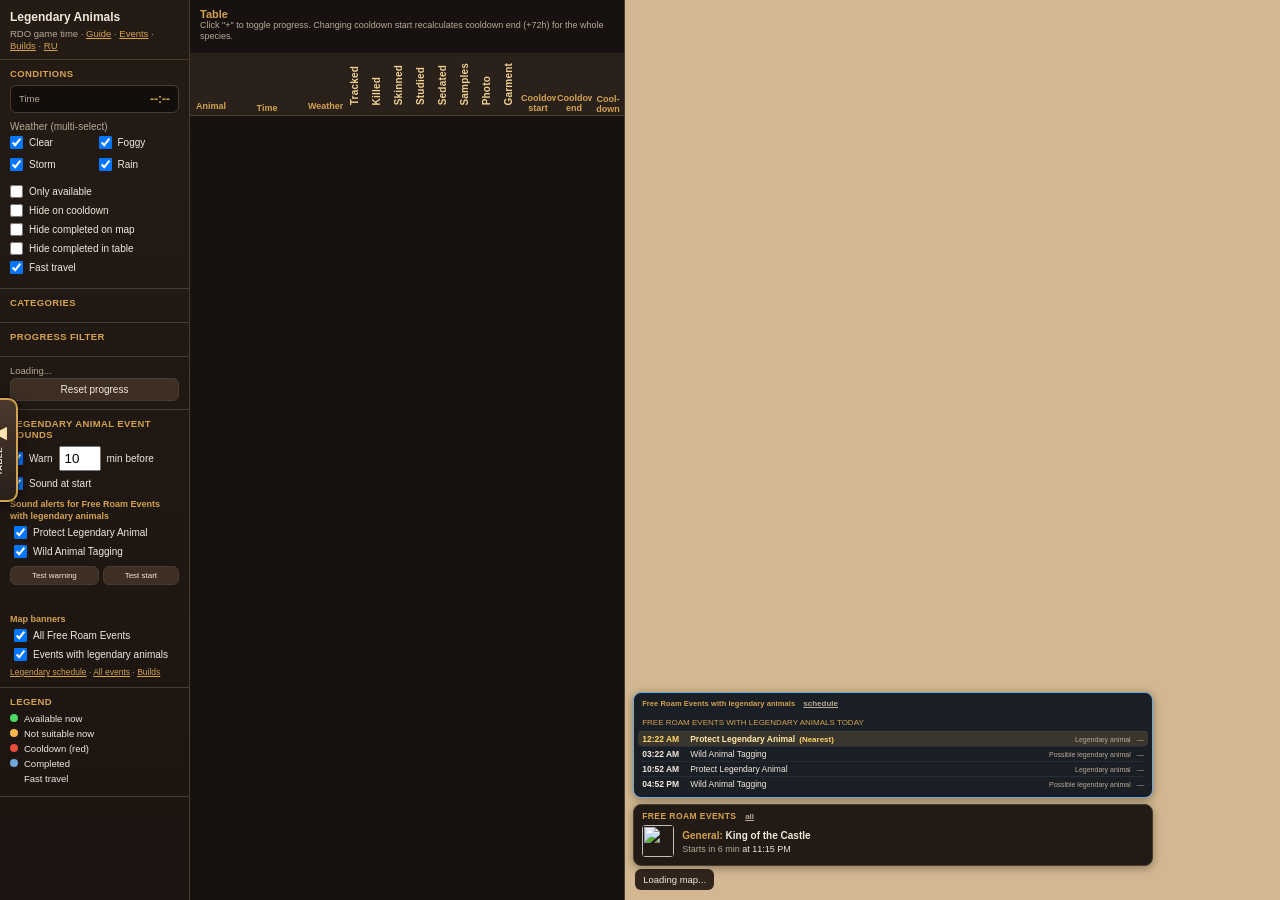
==== commit 5a9c302c: "Add files via upload" ====
--- a/index.html
+++ b/index.html
@@ -6,7 +6,7 @@
   <meta http-equiv="Cache-Control" content="no-cache, no-store, must-revalidate">
   <title>Legendary Animals Map</title>
   <link rel="stylesheet" href="https://unpkg.com/leaflet@1.9.4/dist/leaflet.css">
-  <link rel="stylesheet" href="styles.css?v=39">
+  <link rel="stylesheet" href="styles.css?v=40">
   <link rel="stylesheet" href="fme.css?v=6">
   <script src="site-config.js?v=1"></script>
   <script src="metrika.js?v=1"></script>
@@ -24,15 +24,15 @@
         <span class="clock-label">Time</span>
         <strong id="game-clock">--:--</strong>
       </div>
-      <label>
-        Weather
-        <select id="game-weather">
-          <option value="clear">Clear</option>
-          <option value="foggy">Foggy</option>
-          <option value="storm">Storm</option>
-          <option value="rain">Rain</option>
-        </select>
-      </label>
+      <div class="filter-block">
+        <span class="filter-block-title">Weather (multi-select)</span>
+        <div id="weather-filters" class="checkbox-grid weather-filters">
+          <label><input type="checkbox" name="weather" value="clear" checked> Clear</label>
+          <label><input type="checkbox" name="weather" value="foggy" checked> Foggy</label>
+          <label><input type="checkbox" name="weather" value="storm" checked> Storm</label>
+          <label><input type="checkbox" name="weather" value="rain" checked> Rain</label>
+        </div>
+      </div>
       <label class="checkbox">
         <input id="only-available" type="checkbox">
         Only available
@@ -44,6 +44,10 @@
       <label class="checkbox">
         <input id="hide-completed" type="checkbox">
         Hide completed on map
+      </label>
+      <label class="checkbox">
+        <input id="hide-completed-table" type="checkbox">
+        Hide completed in table
       </label>
       <label class="checkbox">
         <input id="show-fast-travel" type="checkbox" checked>
@@ -199,6 +203,6 @@
   <script src="bundled-data.js?v=1"></script>
   <script src="fme-data.js?v=2"></script>
   <script src="fme.js?v=7"></script>
-  <script src="app.js?v=40"></script>
+  <script src="app.js?v=41"></script>
 </body>
 </html>
--- a/styles.css
+++ b/styles.css
@@ -157,6 +157,26 @@
 .checkbox-grid {
   display: grid;
   gap: 4px;
+}
+
+.filter-block {
+  margin-bottom: 8px;
+}
+
+.filter-block-title {
+  display: block;
+  margin-bottom: 4px;
+  font-size: 10px;
+  color: var(--muted);
+}
+
+.weather-filters {
+  grid-template-columns: 1fr 1fr;
+  gap: 3px 8px;
+}
+
+.animals-table tr.table-row-hidden {
+  display: none;
 }
 
 .stats {
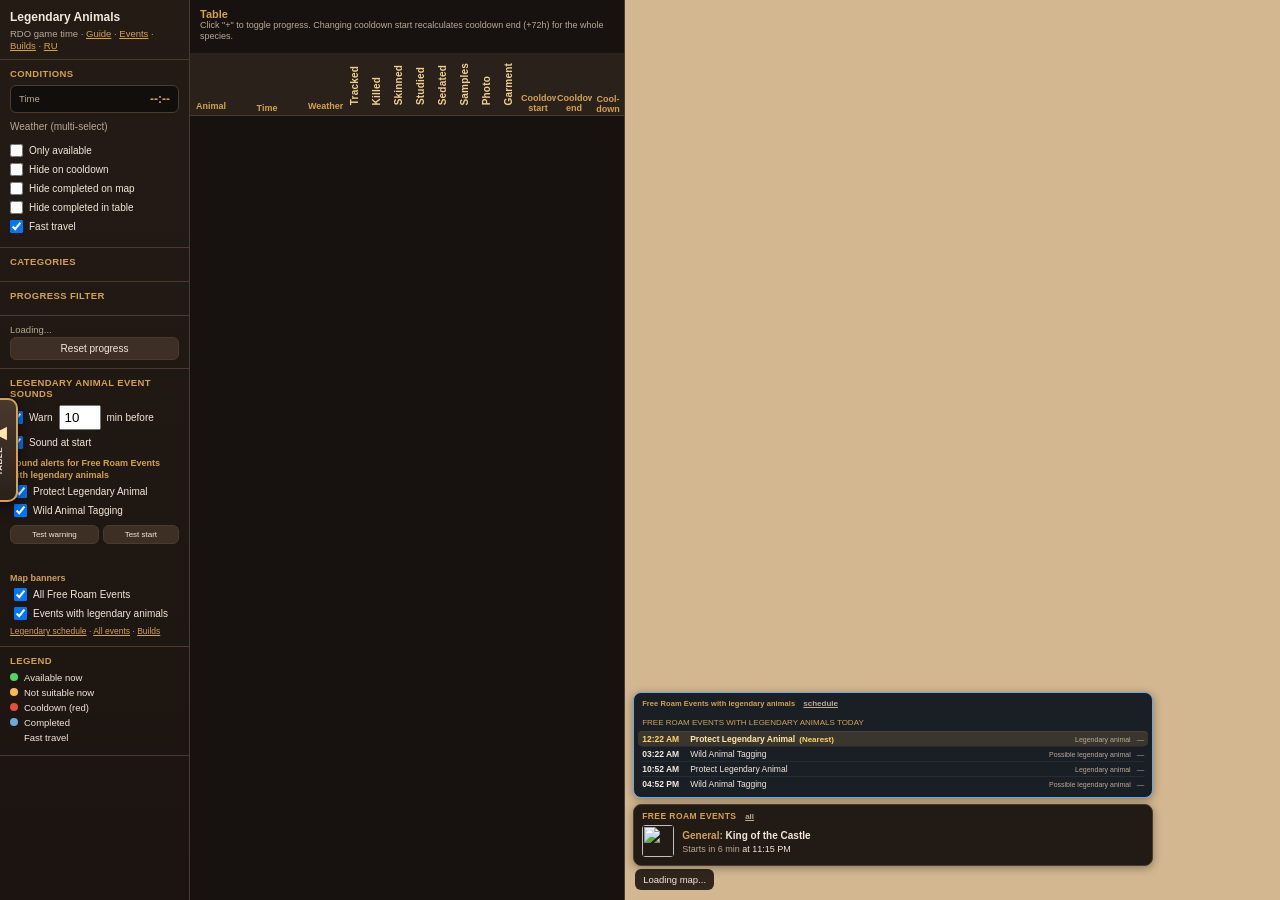
==== commit 19009921: "Add files via upload" ====
--- a/index.html
+++ b/index.html
@@ -6,7 +6,7 @@
   <meta http-equiv="Cache-Control" content="no-cache, no-store, must-revalidate">
   <title>Legendary Animals Map</title>
   <link rel="stylesheet" href="https://unpkg.com/leaflet@1.9.4/dist/leaflet.css">
-  <link rel="stylesheet" href="styles.css?v=40">
+  <link rel="stylesheet" href="styles.css?v=46">
   <link rel="stylesheet" href="fme.css?v=6">
   <script src="site-config.js?v=1"></script>
   <script src="metrika.js?v=1"></script>
@@ -26,12 +26,7 @@
       </div>
       <div class="filter-block">
         <span class="filter-block-title">Weather (multi-select)</span>
-        <div id="weather-filters" class="checkbox-grid weather-filters">
-          <label><input type="checkbox" name="weather" value="clear" checked> Clear</label>
-          <label><input type="checkbox" name="weather" value="foggy" checked> Foggy</label>
-          <label><input type="checkbox" name="weather" value="storm" checked> Storm</label>
-          <label><input type="checkbox" name="weather" value="rain" checked> Rain</label>
-        </div>
+        <div id="weather-filters" class="checkbox-grid weather-filters"></div>
       </div>
       <label class="checkbox">
         <input id="only-available" type="checkbox">
@@ -203,6 +198,6 @@
   <script src="bundled-data.js?v=1"></script>
   <script src="fme-data.js?v=2"></script>
   <script src="fme.js?v=7"></script>
-  <script src="app.js?v=41"></script>
+  <script src="app.js?v=46"></script>
 </body>
 </html>
--- a/styles.css
+++ b/styles.css
@@ -171,8 +171,45 @@
 }
 
 .weather-filters {
-  grid-template-columns: 1fr 1fr;
-  gap: 3px 8px;
+  grid-template-columns: 1fr;
+  gap: 4px;
+}
+
+.weather-filter-option {
+  display: flex;
+  align-items: center;
+  gap: 6px;
+  font-size: 10px;
+}
+
+.weather-filter-option input {
+  width: auto;
+  margin: 0;
+  flex-shrink: 0;
+}
+
+.weather-filter-icon {
+  display: inline-flex;
+  width: 16px;
+  height: 16px;
+  flex-shrink: 0;
+  align-items: center;
+  justify-content: center;
+}
+
+.weather-filter-icon .zone-weather-svg {
+  width: 16px;
+  height: 16px;
+}
+
+.weather-filter-any {
+  margin-bottom: 2px;
+  padding-bottom: 4px;
+  border-bottom: 1px solid rgba(212, 162, 78, 0.25);
+}
+
+.weather-filter-text {
+  line-height: 1.2;
 }
 
 .animals-table tr.table-row-hidden {
@@ -682,6 +719,49 @@
   filter: contrast(1.05) brightness(0.95);
 }
 
+.zone-timer-marker {
+  background: transparent !important;
+  border: 0 !important;
+  pointer-events: none !important;
+}
+
+.zone-timer-marker.is-empty {
+  display: none;
+}
+
+.zone-timer {
+  display: flex;
+  align-items: center;
+  justify-content: center;
+  gap: 0;
+  pointer-events: none;
+}
+
+.zone-weather-icon {
+  display: flex;
+  align-items: center;
+  justify-content: center;
+  flex-shrink: 0;
+  margin-right: 0.08em;
+  filter: drop-shadow(0 0 2px rgba(255, 255, 255, 0.95)) drop-shadow(0 1px 3px rgba(0, 0, 0, 0.55));
+}
+
+.zone-weather-svg {
+  display: block;
+  overflow: visible;
+}
+
+.zone-timer-digits {
+  display: flex;
+  align-items: center;
+  justify-content: center;
+}
+
+.zone-timer-svg {
+  display: block;
+  overflow: visible;
+}
+
 .animal-spawn-marker {
   background: transparent;
   border: 0;
@@ -690,19 +770,20 @@
 .spawn-pin {
   position: relative;
   display: block;
+  opacity: 0.45;
 }
 
 .spawn-pin.dimmed {
-  opacity: 0.55;
+  opacity: 0.28;
 }
 
 .spawn-pin-ring {
   position: absolute;
   inset: 0;
   border-radius: 50%;
-  background: #ff2d2d;
-  border: 1.5px solid #2b0000;
-  box-shadow: 0 0 2px rgba(0, 0, 0, 0.85);
+  background: rgba(255, 45, 45, 0.55);
+  border: 1.5px solid rgba(43, 0, 0, 0.45);
+  box-shadow: 0 0 2px rgba(0, 0, 0, 0.35);
 }
 
 .spawn-pin img {
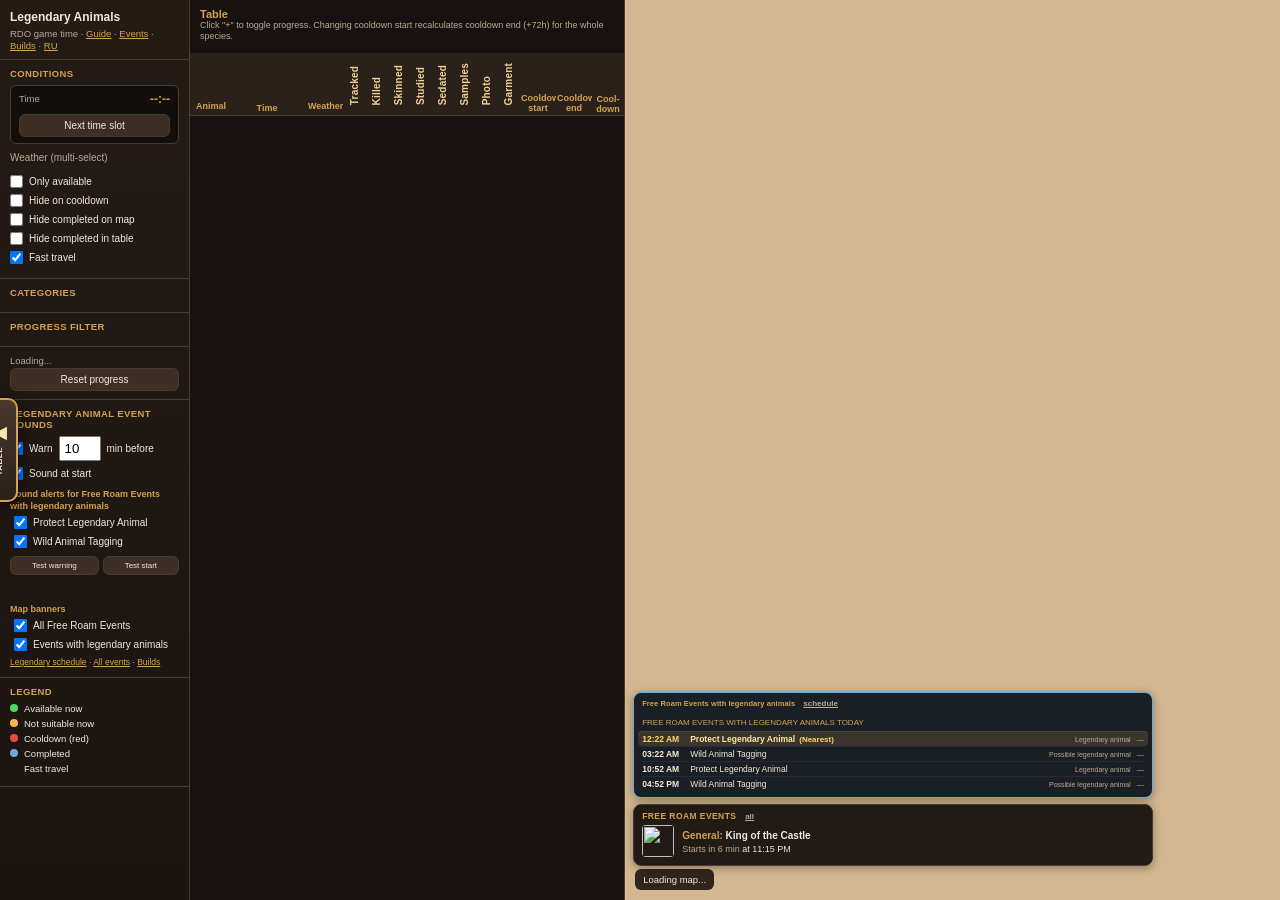
==== commit 5c017753: "Add files via upload" ====
--- a/index.html
+++ b/index.html
@@ -6,7 +6,7 @@
   <meta http-equiv="Cache-Control" content="no-cache, no-store, must-revalidate">
   <title>Legendary Animals Map</title>
   <link rel="stylesheet" href="https://unpkg.com/leaflet@1.9.4/dist/leaflet.css">
-  <link rel="stylesheet" href="styles.css?v=46">
+  <link rel="stylesheet" href="styles.css?v=47">
   <link rel="stylesheet" href="fme.css?v=6">
   <script src="site-config.js?v=1"></script>
   <script src="metrika.js?v=1"></script>
@@ -23,6 +23,10 @@
       <div class="clock-box">
         <span class="clock-label">Time</span>
         <strong id="game-clock">--:--</strong>
+        <button type="button" id="preview-next-segment" class="preview-time-btn" aria-pressed="false">
+          Next time slot
+        </button>
+        <p id="preview-time-hint" class="preview-time-hint" hidden></p>
       </div>
       <div class="filter-block">
         <span class="filter-block-title">Weather (multi-select)</span>
@@ -198,6 +202,6 @@
   <script src="bundled-data.js?v=1"></script>
   <script src="fme-data.js?v=2"></script>
   <script src="fme.js?v=7"></script>
-  <script src="app.js?v=46"></script>
+  <script src="app.js?v=48"></script>
 </body>
 </html>
--- a/styles.css
+++ b/styles.css
@@ -89,9 +89,10 @@
 
 .clock-box {
   display: flex;
+  flex-wrap: wrap;
   align-items: center;
   justify-content: space-between;
-  gap: 8px;
+  gap: 6px 8px;
   margin-bottom: 8px;
   padding: 6px 8px;
   border: 1px solid var(--panel-border);
@@ -107,6 +108,41 @@
 #game-clock {
   font-size: 12px;
   color: var(--accent);
+  margin-left: auto;
+}
+
+#game-clock.is-preview {
+  color: #7ec0ff;
+}
+
+.preview-time-btn {
+  width: 100%;
+  margin-top: 2px;
+  padding: 5px 7px;
+  border: 1px solid var(--panel-border);
+  border-radius: 6px;
+  background: #3d2f24;
+  color: var(--text);
+  font-size: 10px;
+  cursor: pointer;
+}
+
+.preview-time-btn:hover {
+  background: #4d3b2d;
+}
+
+.preview-time-btn.is-active {
+  background: #1e3a4f;
+  border-color: #4a90b8;
+  color: #cfe9ff;
+}
+
+.preview-time-hint {
+  width: 100%;
+  margin: 0;
+  font-size: 9px;
+  color: #7ec0ff;
+  line-height: 1.3;
 }
 
 .sidebar-header a {
